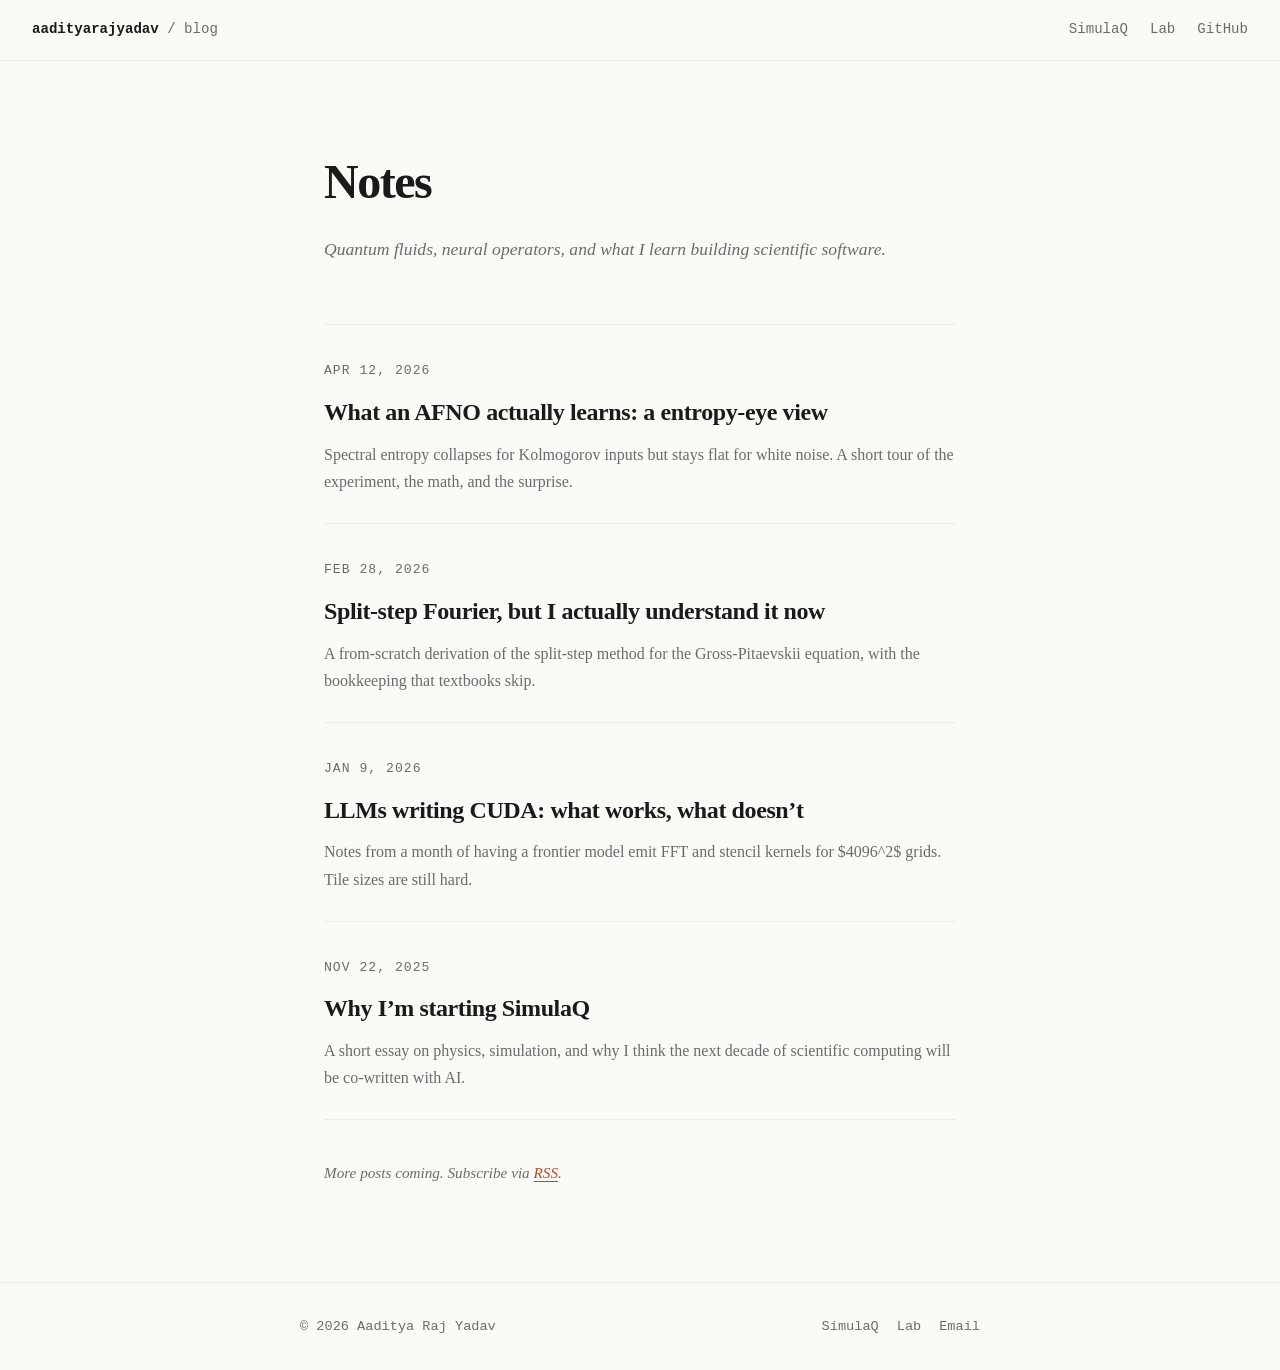
==== blog/index.html @ 03c2dd38 "chore: initial monorepo with three sites and deploy workflow" ====
<!DOCTYPE html>
<html lang="en">
<head>
    <meta charset="UTF-8">
    <meta name="viewport" content="width=device-width, initial-scale=1.0">
    <title>Blog | Aaditya Raj Yadav</title>
    <meta name="description" content="Long-form notes on physics, neural operators, and the engineering of scientific software.">
    <link rel="stylesheet" href="styles.css">
</head>
<body>
    <nav class="nav">
        <a href="/" class="nav-brand">aadityarajyadav <span class="nav-dim">/ blog</span></a>
        <div class="nav-links">
            <a href="https://simulaq.aadityarajyadav.com.np">SimulaQ</a>
            <a href="https://lab.aadityarajyadav.com.np">Lab</a>
            <a href="https://github.com/yadavaaditya06">GitHub</a>
        </div>
    </nav>

    <header class="masthead">
        <h1>Notes</h1>
        <p class="sub">
            Quantum fluids, neural operators, and what I learn building scientific software.
        </p>
    </header>

    <main class="container">
        <ul class="post-list">
            <li class="post-item">
                <a class="post-link" href="posts/entropy-in-afno.html">
                    <time datetime="2026-04-12">Apr 12, 2026</time>
                    <h2>What an AFNO actually learns: a entropy-eye view</h2>
                    <p>
                        Spectral entropy collapses for Kolmogorov inputs but stays flat for white
                        noise. A short tour of the experiment, the math, and the surprise.
                    </p>
                </a>
            </li>
            <li class="post-item">
                <a class="post-link" href="#">
                    <time datetime="2026-02-28">Feb 28, 2026</time>
                    <h2>Split-step Fourier, but I actually understand it now</h2>
                    <p>
                        A from-scratch derivation of the split-step method for the
                        Gross-Pitaevskii equation, with the bookkeeping that textbooks skip.
                    </p>
                </a>
            </li>
            <li class="post-item">
                <a class="post-link" href="#">
                    <time datetime="2026-01-09">Jan 9, 2026</time>
                    <h2>LLMs writing CUDA: what works, what doesn&rsquo;t</h2>
                    <p>
                        Notes from a month of having a frontier model emit FFT and stencil kernels
                        for $4096^2$ grids. Tile sizes are still hard.
                    </p>
                </a>
            </li>
            <li class="post-item">
                <a class="post-link" href="#">
                    <time datetime="2025-11-22">Nov 22, 2025</time>
                    <h2>Why I&rsquo;m starting SimulaQ</h2>
                    <p>
                        A short essay on physics, simulation, and why I think the next decade of
                        scientific computing will be co-written with AI.
                    </p>
                </a>
            </li>
        </ul>

        <p class="more-soon">More posts coming. Subscribe via <a href="feed.xml">RSS</a>.</p>
    </main>

    <footer>
        <div class="footer-inner">
            <span>&copy; 2026 Aaditya Raj Yadav</span>
            <span class="footer-links">
                <a href="https://simulaq.aadityarajyadav.com.np">SimulaQ</a>
                <a href="https://lab.aadityarajyadav.com.np">Lab</a>
                <a href="mailto:hello@aadityarajyadav.com.np">Email</a>
            </span>
        </div>
    </footer>
</body>
</html>
---- blog/styles.css ----
:root {
    --bg: #fafaf7;
    --bg-soft: #f2f1ec;
    --border: #e6e4dc;
    --border-soft: #ecebe5;
    --text: #1a1a1a;
    --muted: #6b6b6b;
    --accent: #b5482a;
    --serif: "Charter", "Iowan Old Style", "Source Serif Pro", Georgia, serif;
    --mono: ui-monospace, SFMono-Regular, "SF Mono", Menlo, Consolas, monospace;
}

@media (prefers-color-scheme: dark) {
    :root {
        --bg: #14141a;
        --bg-soft: #1a1a22;
        --border: #2a2a35;
        --border-soft: #1f1f28;
        --text: #e8e6df;
        --muted: #9a9a9a;
        --accent: #f59f7a;
    }
}

* { box-sizing: border-box; }

html { scroll-behavior: smooth; }

body {
    background: var(--bg);
    color: var(--text);
    font-family: var(--serif);
    margin: 0;
    line-height: 1.7;
    font-size: 18px;
    -webkit-font-smoothing: antialiased;
}

a { color: var(--accent); text-decoration: underline; text-decoration-thickness: 1px; text-underline-offset: 3px; }
a:hover { text-decoration-thickness: 2px; }

/* Nav */
.nav {
    display: flex;
    justify-content: space-between;
    align-items: center;
    padding: 18px 32px;
    border-bottom: 1px solid var(--border-soft);
    font-family: var(--mono);
    font-size: 0.88rem;
}
.nav-brand { color: var(--text); text-decoration: none; font-weight: 600; }
.nav-brand:hover { text-decoration: none; }
.nav-dim { color: var(--muted); font-weight: 400; }
.nav-links { display: flex; gap: 22px; }
.nav-links a { color: var(--muted); text-decoration: none; }
.nav-links a:hover { color: var(--text); }

/* Masthead */
.masthead {
    max-width: 680px;
    margin: 0 auto;
    padding: 80px 24px 40px;
}
.masthead h1 {
    font-size: 3rem;
    letter-spacing: -1.5px;
    margin: 0 0 12px;
}
.masthead .sub {
    color: var(--muted);
    font-size: 1.1rem;
    margin: 0;
    font-style: italic;
}

/* Post list */
.container {
    max-width: 680px;
    margin: 0 auto;
    padding: 20px 24px 80px;
}
.post-list { list-style: none; padding: 0; margin: 0; }
.post-item {
    border-top: 1px solid var(--border-soft);
}
.post-item:last-child { border-bottom: 1px solid var(--border-soft); }
.post-link {
    display: block;
    padding: 28px 0;
    color: var(--text);
    text-decoration: none;
}
.post-link:hover { text-decoration: none; }
.post-link:hover h2 { color: var(--accent); }
.post-link time {
    font-family: var(--mono);
    font-size: 0.82rem;
    color: var(--muted);
    text-transform: uppercase;
    letter-spacing: 1px;
}
.post-link h2 {
    font-size: 1.5rem;
    letter-spacing: -0.4px;
    margin: 8px 0 8px;
    transition: color 0.15s ease;
}
.post-link p {
    color: var(--muted);
    margin: 0;
    font-size: 1rem;
}

.more-soon {
    margin-top: 40px;
    color: var(--muted);
    font-style: italic;
    font-size: 0.95rem;
}

/* Single post */
.post {
    max-width: 680px;
    margin: 0 auto;
    padding: 60px 24px 80px;
}
.post-header { margin-bottom: 32px; }
.post-header time {
    font-family: var(--mono);
    font-size: 0.85rem;
    color: var(--muted);
    text-transform: uppercase;
    letter-spacing: 1.2px;
}
.post-header h1 {
    font-size: 2.2rem;
    line-height: 1.2;
    letter-spacing: -0.8px;
    margin: 12px 0 0;
}
.post .lede {
    font-size: 1.15rem;
    color: var(--text);
    margin: 0 0 32px;
}
.post h2 {
    font-size: 1.35rem;
    letter-spacing: -0.3px;
    margin: 40px 0 12px;
}
.post p { margin: 0 0 18px; }
.post em { color: var(--accent); font-style: italic; }
.equation {
    background: var(--bg-soft);
    border: 1px solid var(--border);
    border-radius: 4px;
    padding: 18px;
    margin: 24px 0;
    overflow-x: auto;
    text-align: center;
}
.post-footer {
    margin-top: 60px;
    padding-top: 24px;
    border-top: 1px solid var(--border-soft);
    font-family: var(--mono);
    font-size: 0.9rem;
}

/* Footer */
footer {
    border-top: 1px solid var(--border-soft);
    padding: 32px 24px;
    color: var(--muted);
    font-family: var(--mono);
    font-size: 0.85rem;
}
.footer-inner {
    max-width: 680px;
    margin: 0 auto;
    display: flex;
    justify-content: space-between;
    flex-wrap: wrap;
    gap: 16px;
}
.footer-links { display: flex; gap: 18px; }
.footer-links a { color: var(--muted); text-decoration: none; }
.footer-links a:hover { color: var(--text); }

@media (max-width: 640px) {
    .nav { padding: 14px 16px; }
    .nav-links { gap: 14px; }
    .masthead { padding: 50px 20px 30px; }
    .masthead h1 { font-size: 2.2rem; }
    .post-header h1 { font-size: 1.7rem; }
}
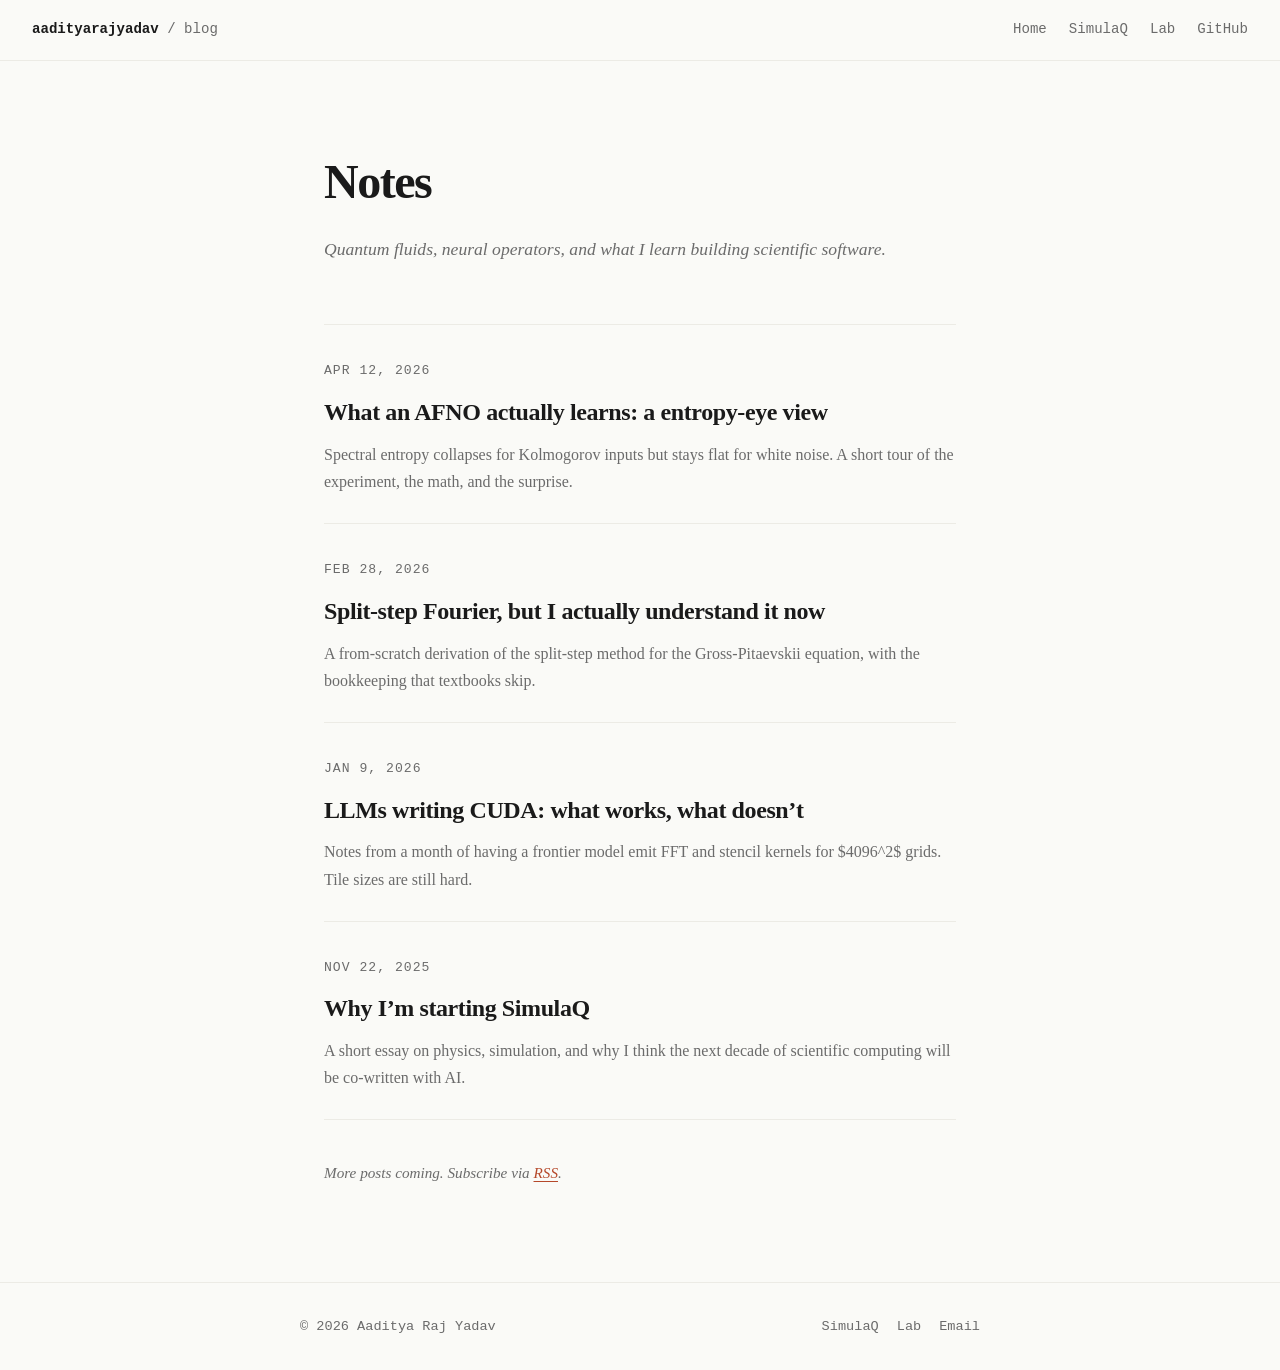
==== commit 0dcec0a9: "feat: add apex landing site (home/) deploying to aadityarajyadav.com.np" ====
--- a/blog/index.html
+++ b/blog/index.html
@@ -11,6 +11,7 @@
     <nav class="nav">
         <a href="/" class="nav-brand">aadityarajyadav <span class="nav-dim">/ blog</span></a>
         <div class="nav-links">
+            <a href="https://aadityarajyadav.com.np">Home</a>
             <a href="https://simulaq.aadityarajyadav.com.np">SimulaQ</a>
             <a href="https://lab.aadityarajyadav.com.np">Lab</a>
             <a href="https://github.com/yadavaaditya06">GitHub</a>
